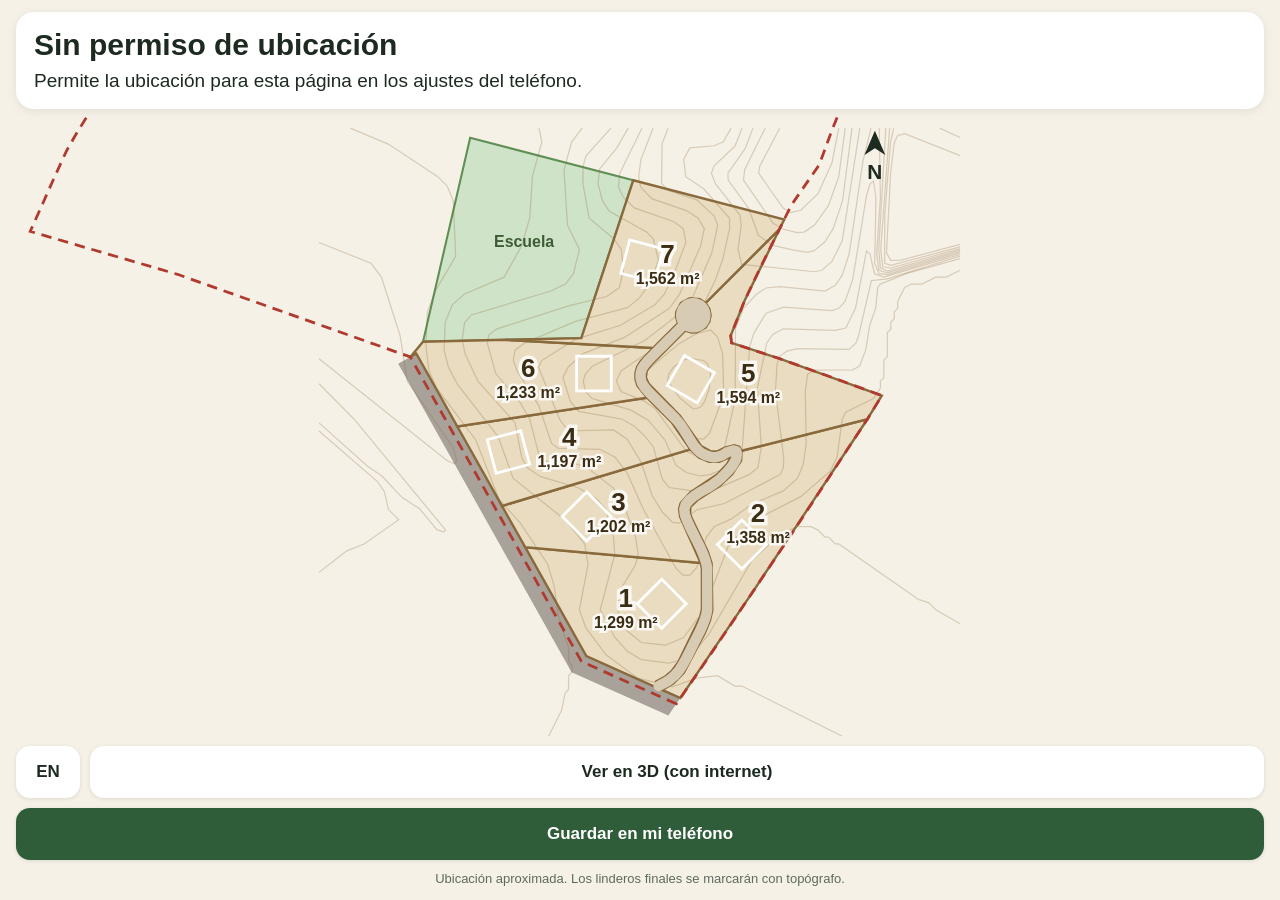
==== campo/index.html @ 62348ffd "Add offline GPS lot finder (campo/) for layout A Co-Authored-By: Claude Opus 5.5 <noreply@anthropic." ====
<!doctype html>
<html lang="es">
  <head>
    <meta charset="UTF-8" />
    <meta name="viewport" content="width=device-width, initial-scale=1.0, viewport-fit=cover" />
    <title>Lotes Zapotal</title>
    <meta name="theme-color" content="#2f5d3a" />
    <meta name="apple-mobile-web-app-capable" content="yes" />
    <meta name="apple-mobile-web-app-title" content="Lotes Zapotal" />
    <link rel="manifest" href="manifest.webmanifest" />
    <link rel="icon" href="icon-192.png" />
    <link rel="apple-touch-icon" href="icon-180.png" />
    <style>
      :root {
        --bg: #f6f1e7;
        --ink: #1d2a20;
        --muted: #5d6b60;
        --card: #ffffff;
        --brand: #2f5d3a;
        --brand-ink: #ffffff;
        --lot: #e9dcc0;
        --lot-line: #8a6a3c;
        --here: #f2b84b;
        --warn: #b4501f;
        --road: #a8a29a;
        --lane: #d8cbb3;
        --school: #cfe3c8;
        --dot: #1a73e8;
      }
      * { box-sizing: border-box; }
      html, body { margin: 0; height: 100%; background: var(--bg); color: var(--ink); }
      body {
        font-family: -apple-system, BlinkMacSystemFont, 'Segoe UI', Roboto, Helvetica, Arial, sans-serif;
        display: flex; flex-direction: column;
        padding: env(safe-area-inset-top) 0 env(safe-area-inset-bottom);
        -webkit-tap-highlight-color: transparent;
      }
      header {
        margin: 12px 16px 8px; padding: 16px 18px; background: var(--card); border-radius: 18px;
        box-shadow: 0 2px 10px rgba(0, 0, 0, 0.08);
      }
      #title { font-size: 30px; font-weight: 800; line-height: 1.15; }
      #sub { font-size: 19px; margin-top: 6px; line-height: 1.3; }
      #hint { font-size: 16px; margin-top: 8px; color: var(--warn); font-weight: 600; }
      #hint:empty { display: none; }
      #mapwrap { flex: 1; min-height: 0; margin: 0 16px; position: relative; }
      svg { width: 100%; height: 100%; display: block; touch-action: manipulation; }
      .bnd { fill: none; stroke: #b03a2e; stroke-width: 0.8; stroke-dasharray: 3 2; }
      .cont { fill: none; stroke: #8a6a3c; stroke-opacity: 0.28; stroke-width: 0.35; }
      .road { fill: var(--road); }
      .school { fill: var(--school); stroke: #5f8f55; stroke-width: 0.6; }
      .lane { fill: none; stroke: var(--lane); stroke-width: 3; stroke-linejoin: round; stroke-linecap: round; }
      .turn { fill: var(--lane); }
      .lot { fill: var(--lot); stroke: var(--lot-line); stroke-width: 0.7; }
      .lot.on { fill: var(--here); stroke: #6b4a12; stroke-width: 1.4; }
      .pad { fill: none; stroke: #ffffff; stroke-width: 0.8; }
      .lbl { font-size: 7.5px; font-weight: 800; fill: #3b2c14; text-anchor: middle; paint-order: stroke; stroke: rgba(255,255,255,0.8); stroke-width: 2px; }
      .lbl2 { font-size: 4.6px; font-weight: 600; fill: #3b2c14; text-anchor: middle; paint-order: stroke; stroke: rgba(255,255,255,0.8); stroke-width: 1.5px; }
      .tag { font-size: 4.6px; font-weight: 700; fill: #3d5c35; text-anchor: middle; }
      .acc { fill: rgba(26, 115, 232, 0.15); stroke: rgba(26, 115, 232, 0.5); stroke-width: 0.5; }
      .dot { fill: var(--dot); stroke: #fff; stroke-width: 1.2; }
      .north { font-size: 6px; font-weight: 800; fill: var(--ink); text-anchor: middle; }
      footer { padding: 10px 16px 12px; }
      .row { display: flex; gap: 10px; }
      button, a.btn {
        flex: 1; min-height: 52px; border-radius: 14px; border: 0; font-size: 17px; font-weight: 700;
        background: var(--card); color: var(--ink); box-shadow: 0 1px 4px rgba(0, 0, 0, 0.1);
        display: flex; align-items: center; justify-content: center; text-decoration: none; padding: 0 10px; text-align: center;
      }
      button.main { background: var(--brand); color: var(--brand-ink); }
      button.lang { flex: 0 0 64px; }
      #save { margin-top: 10px; width: 100%; }
      #note { font-size: 13px; color: var(--muted); margin-top: 10px; line-height: 1.35; text-align: center; }
      #sheet {
        position: fixed; inset: 0; background: rgba(0, 0, 0, 0.45); display: none; align-items: flex-end; z-index: 10;
      }
      #sheet.open { display: flex; }
      #sheet > div {
        background: var(--card); width: 100%; border-radius: 20px 20px 0 0; padding: 22px 20px calc(22px + env(safe-area-inset-bottom));
        font-size: 19px; line-height: 1.45;
      }
      #sheet ol { padding-left: 22px; margin: 8px 0 16px; }
      #sheet li { margin-bottom: 8px; }
    </style>
  </head>
  <body>
    <header>
      <div id="title">…</div>
      <div id="sub"></div>
      <div id="hint"></div>
    </header>
    <div id="mapwrap"><svg id="map" aria-label="Mapa de lotes"></svg></div>
    <footer>
      <div class="row">
        <button class="lang" id="lang">EN</button>
        <a class="btn" id="go3d" href="../" target="_blank" rel="noopener"></a>
      </div>
      <button class="main" id="save"></button>
      <div id="note"></div>
    </footer>
    <div id="sheet" role="dialog" aria-modal="true">
      <div>
        <div id="sheetText"></div>
        <button class="main" id="sheetOk" style="width: 100%">OK</button>
      </div>
    </div>
    <script src="data.js"></script>
    <script src="app.js"></script>
  </body>
</html>
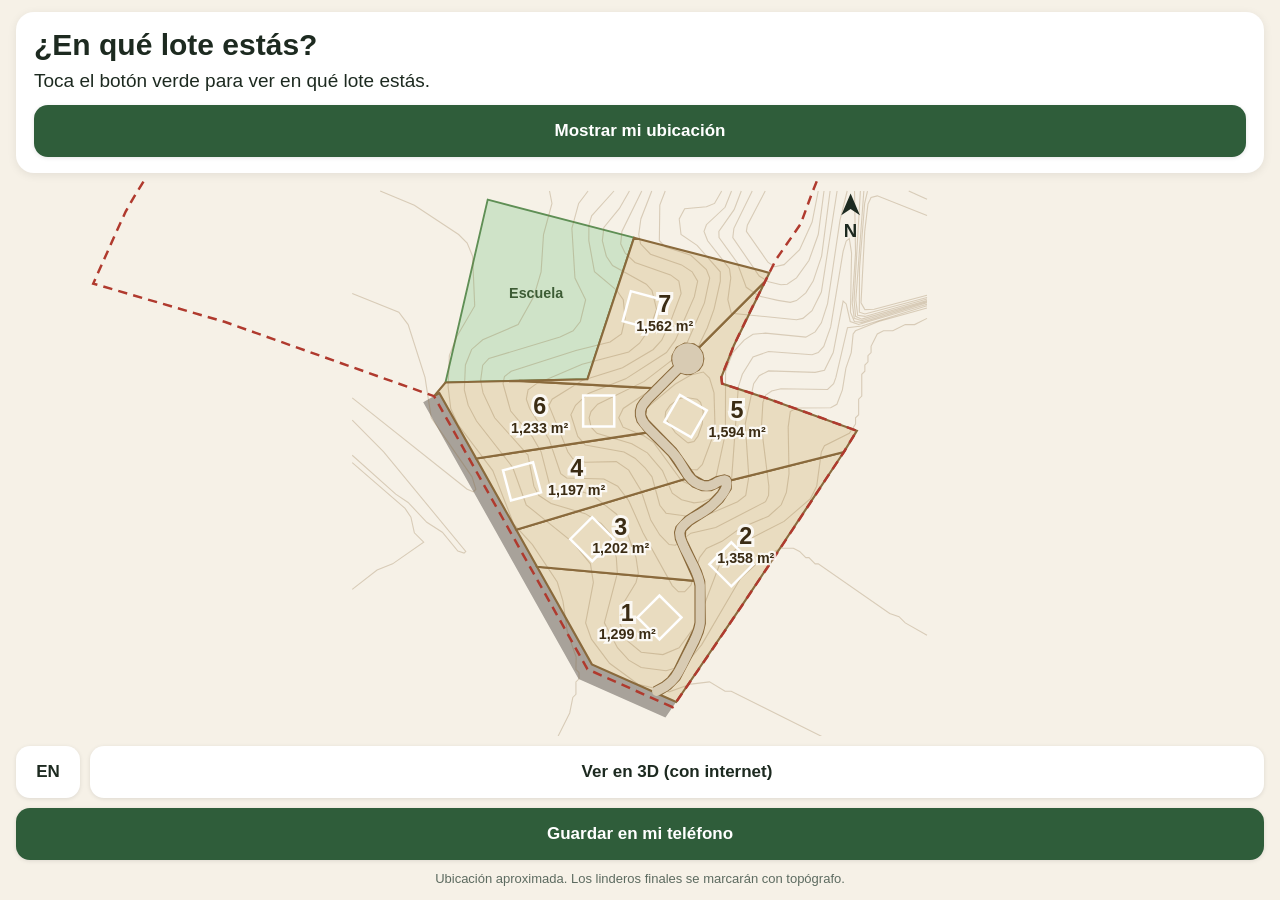
==== commit 2a04fedd: "campo: start GPS from a tap, clear help for denied/timeout/in-app browsers, network-first cache Co-A" ====
--- a/campo/index.html
+++ b/campo/index.html
@@ -43,6 +43,12 @@
       #sub { font-size: 19px; margin-top: 6px; line-height: 1.3; }
       #hint { font-size: 16px; margin-top: 8px; color: var(--warn); font-weight: 600; }
       #hint:empty { display: none; }
+      #help { font-size: 17px; line-height: 1.4; margin-top: 10px; }
+      #help:empty { display: none; }
+      #help ol { margin: 6px 0 0; padding-left: 22px; }
+      #help li { margin-bottom: 4px; }
+      #actions { margin-top: 12px; }
+      #actions button[hidden] { display: none; }
       #mapwrap { flex: 1; min-height: 0; margin: 0 16px; position: relative; }
       svg { width: 100%; height: 100%; display: block; touch-action: manipulation; }
       .bnd { fill: none; stroke: #b03a2e; stroke-width: 0.8; stroke-dasharray: 3 2; }
@@ -88,6 +94,11 @@
       <div id="title">…</div>
       <div id="sub"></div>
       <div id="hint"></div>
+      <div id="help"></div>
+      <div class="row" id="actions">
+        <button class="main" id="gpsBtn"></button>
+        <button id="copyBtn"></button>
+      </div>
     </header>
     <div id="mapwrap"><svg id="map" aria-label="Mapa de lotes"></svg></div>
     <footer>
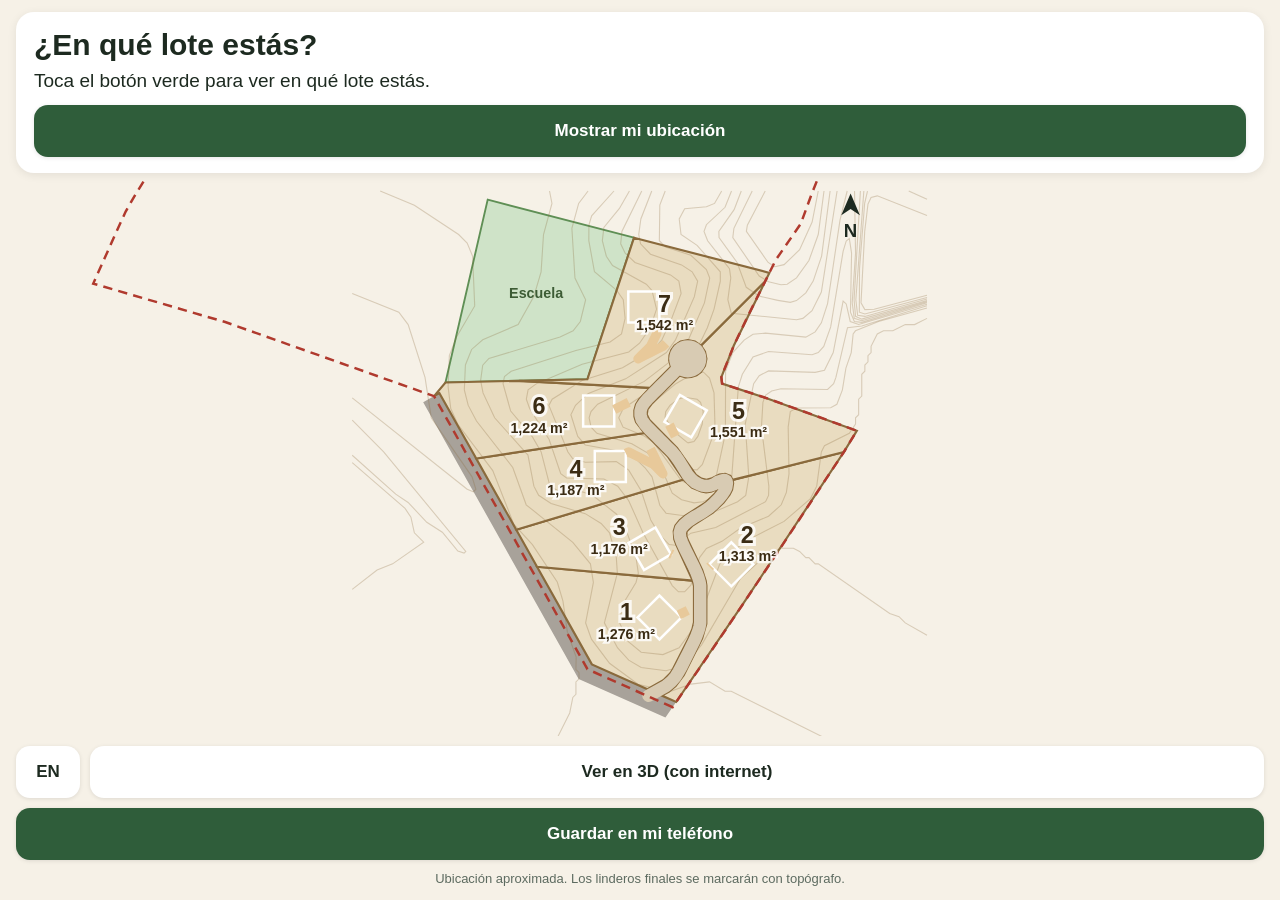
==== commit 3c628ce0: "Layout A: 4 m private lane, 3 m driveways to each house, plan PDF on the survey sheet Co-Authored-By" ====
--- a/campo/index.html
+++ b/campo/index.html
@@ -55,8 +55,9 @@
       .cont { fill: none; stroke: #8a6a3c; stroke-opacity: 0.28; stroke-width: 0.35; }
       .road { fill: var(--road); }
       .school { fill: var(--school); stroke: #5f8f55; stroke-width: 0.6; }
-      .lane { fill: none; stroke: var(--lane); stroke-width: 3; stroke-linejoin: round; stroke-linecap: round; }
+      .lane { fill: none; stroke: var(--lane); stroke-width: 4; stroke-linejoin: round; stroke-linecap: round; }
       .turn { fill: var(--lane); }
+      .drive { fill: none; stroke: #e8c99a; stroke-linejoin: round; stroke-linecap: butt; }
       .lot { fill: var(--lot); stroke: var(--lot-line); stroke-width: 0.7; }
       .lot.on { fill: var(--here); stroke: #6b4a12; stroke-width: 1.4; }
       .pad { fill: none; stroke: #ffffff; stroke-width: 0.8; }
